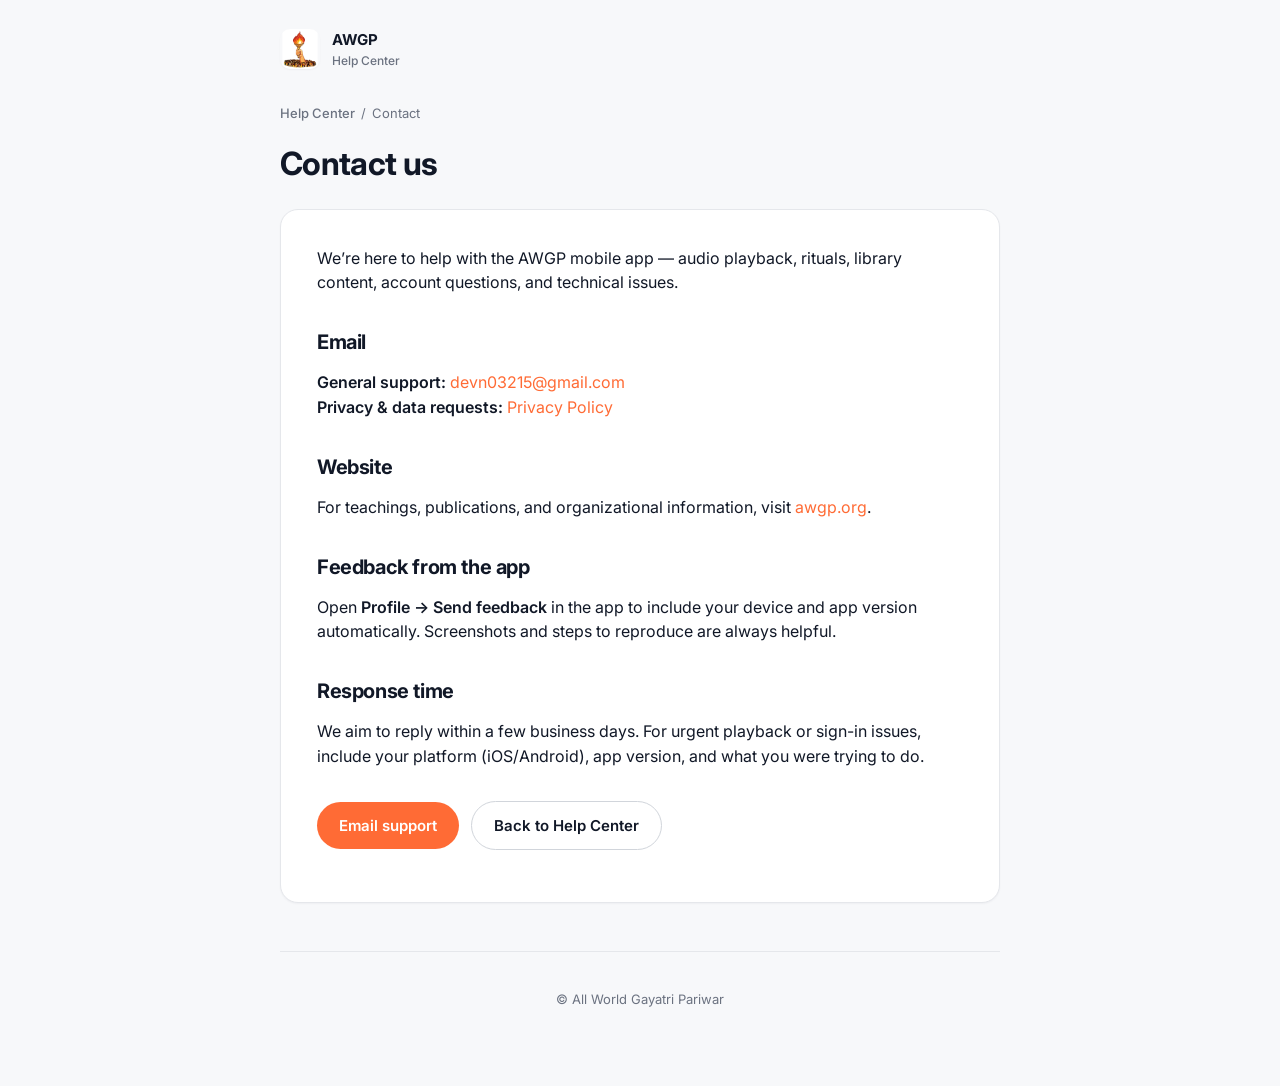
==== contact.html @ 36d616b1 "Add AWGP Help Center (HelpKit-style static site). Co-authored-by: Cursor <cursoragent@cursor.com>" ====
<!DOCTYPE html>
<html lang="en">
<head>
  <meta charset="utf-8" />
  <meta name="viewport" content="width=device-width, initial-scale=1" />
  <title>Contact — AWGP Help Center</title>
  <link rel="icon" href="assets/icon.png" type="image/png" />
  <link href="https://fonts.googleapis.com/css2?family=Inter:wght@400;500;600;700&display=swap" rel="stylesheet" />
  <link rel="stylesheet" href="styles.css" />
</head>
<body>
  <div class="shell">
    <header class="site-header">
      <a class="brand" href="index.html">
        <img src="assets/icon.png" width="40" height="40" alt="AWGP" />
        <span class="brand-text">
          <span class="brand-name">AWGP</span>
          <span class="brand-sub">Help Center</span>
        </span>
      </a>
    </header>

    <div class="page-header">
      <nav class="breadcrumb" aria-label="Breadcrumb">
        <a href="index.html">Help Center</a>
        <span>/</span>
        <span>Contact</span>
      </nav>
      <h1>Contact us</h1>
    </div>

    <div class="article-body">
      <p>
        We’re here to help with the AWGP mobile app — audio playback, rituals, library content,
        account questions, and technical issues.
      </p>

      <h2>Email</h2>
      <p>
        <strong>General support:</strong>
        <a href="mailto:devn03215@gmail.com">devn03215@gmail.com</a><br />
        <strong>Privacy &amp; data requests:</strong>
        <a href="https://devn03215.github.io/privacy-policy/" rel="noopener">Privacy Policy</a>
      </p>

      <h2>Website</h2>
      <p>
        For teachings, publications, and organizational information, visit
        <a href="https://www.awgp.org" rel="noopener">awgp.org</a>.
      </p>

      <h2>Feedback from the app</h2>
      <p>
        Open <strong>Profile → Send feedback</strong> in the app to include your device and app
        version automatically. Screenshots and steps to reproduce are always helpful.
      </p>

      <h2>Response time</h2>
      <p>
        We aim to reply within a few business days. For urgent playback or sign-in issues, include
        your platform (iOS/Android), app version, and what you were trying to do.
      </p>

      <p style="margin-top: 2rem;">
        <a class="btn" href="mailto:devn03215@gmail.com">Email support</a>
        &nbsp;
        <a class="btn btn-secondary" href="index.html">Back to Help Center</a>
      </p>
    </div>

    <footer class="site-footer">
      <p>© All World Gayatri Pariwar</p>
    </footer>
  </div>
</body>
</html>
---- styles.css ----
:root {
  color-scheme: light;
  --bg: #f7f8fa;
  --surface: #ffffff;
  --text: #111827;
  --text-muted: #6b7280;
  --text-soft: #9ca3af;
  --border: #e5e7eb;
  --border-strong: #d1d5db;
  --accent: #ff6b35;
  --accent-hover: #e85a28;
  --accent-soft: rgba(255, 107, 53, 0.1);
  --shadow-sm: 0 1px 2px rgba(15, 23, 42, 0.04);
  --shadow-md: 0 4px 24px rgba(15, 23, 42, 0.06);
  --radius: 14px;
  --radius-lg: 18px;
  --max: 760px;
  --font: "Inter", -apple-system, BlinkMacSystemFont, "Segoe UI", Roboto, sans-serif;
}

@media (prefers-color-scheme: dark) {
  :root {
    color-scheme: dark;
    --bg: #0d0d0f;
    --surface: #1c1c1e;
    --text: #f5f5f7;
    --text-muted: #a1a1a6;
    --text-soft: #86868b;
    --border: rgba(255, 255, 255, 0.1);
    --border-strong: rgba(255, 255, 255, 0.16);
    --accent-soft: rgba(255, 107, 53, 0.16);
    --shadow-sm: 0 1px 2px rgba(0, 0, 0, 0.3);
    --shadow-md: 0 8px 32px rgba(0, 0, 0, 0.35);
  }
}

* {
  box-sizing: border-box;
}

html {
  scroll-behavior: smooth;
}

body {
  margin: 0;
  min-height: 100vh;
  font-family: var(--font);
  font-size: 16px;
  line-height: 1.55;
  color: var(--text);
  background: var(--bg);
  -webkit-font-smoothing: antialiased;
}

a {
  color: var(--accent);
  text-decoration: none;
}

a:hover {
  text-decoration: underline;
}

img {
  max-width: 100%;
  display: block;
}

.shell {
  max-width: var(--max);
  margin: 0 auto;
  padding: 0 20px 64px;
}

.site-header {
  padding: 28px 0 8px;
  display: flex;
  align-items: center;
  justify-content: space-between;
  gap: 16px;
}

.brand {
  display: inline-flex;
  align-items: center;
  gap: 12px;
  text-decoration: none;
  color: var(--text);
}

.brand:hover {
  text-decoration: none;
}

.brand img {
  width: 40px;
  height: 40px;
  border-radius: 10px;
  box-shadow: var(--shadow-sm);
}

.brand-text {
  display: flex;
  flex-direction: column;
  gap: 1px;
}

.brand-name {
  font-size: 15px;
  font-weight: 700;
  letter-spacing: -0.02em;
}

.brand-sub {
  font-size: 12px;
  color: var(--text-muted);
  font-weight: 500;
}

.header-link {
  font-size: 14px;
  font-weight: 600;
  color: var(--text-muted);
  text-decoration: none;
}

.header-link:hover {
  color: var(--accent);
  text-decoration: none;
}

.hero {
  text-align: center;
  padding: 28px 0 32px;
}

.hero h1 {
  margin: 0 0 20px;
  font-size: clamp(1.75rem, 4vw, 2.25rem);
  font-weight: 700;
  letter-spacing: -0.03em;
  line-height: 1.15;
}

.search-wrap {
  position: relative;
  max-width: 560px;
  margin: 0 auto;
}

.search-input {
  width: 100%;
  padding: 16px 20px 16px 48px;
  font: inherit;
  font-size: 16px;
  color: var(--text);
  background: var(--surface);
  border: 1px solid var(--border);
  border-radius: 999px;
  box-shadow: var(--shadow-sm);
  outline: none;
  transition: border-color 0.15s, box-shadow 0.15s;
}

.search-input:focus {
  border-color: var(--accent);
  box-shadow: 0 0 0 3px var(--accent-soft);
}

.search-icon {
  position: absolute;
  left: 18px;
  top: 50%;
  transform: translateY(-50%);
  color: var(--text-soft);
  pointer-events: none;
  font-size: 18px;
}

.search-results {
  position: absolute;
  left: 0;
  right: 0;
  top: calc(100% + 8px);
  background: var(--surface);
  border: 1px solid var(--border);
  border-radius: var(--radius);
  box-shadow: var(--shadow-md);
  overflow: hidden;
  z-index: 20;
  display: none;
}

.search-results.open {
  display: block;
}

.search-result {
  display: block;
  padding: 12px 16px;
  color: var(--text);
  text-decoration: none;
  border-bottom: 1px solid var(--border);
}

.search-result:last-child {
  border-bottom: none;
}

.search-result:hover {
  background: var(--accent-soft);
  text-decoration: none;
}

.search-result-title {
  font-weight: 600;
  font-size: 14px;
  margin-bottom: 2px;
}

.search-result-meta {
  font-size: 12px;
  color: var(--text-muted);
}

.search-empty {
  padding: 16px;
  font-size: 14px;
  color: var(--text-muted);
  text-align: center;
}

.section-label {
  font-size: 13px;
  font-weight: 600;
  color: var(--text-muted);
  margin: 0 0 14px;
  letter-spacing: 0.02em;
}

.category-grid {
  display: grid;
  grid-template-columns: repeat(auto-fill, minmax(220px, 1fr));
  gap: 12px;
  margin-bottom: 40px;
}

.category-card {
  display: flex;
  flex-direction: column;
  gap: 6px;
  padding: 18px 18px 16px;
  background: var(--surface);
  border: 1px solid var(--border);
  border-radius: var(--radius);
  box-shadow: var(--shadow-sm);
  text-decoration: none;
  color: var(--text);
  transition: border-color 0.15s, transform 0.15s, box-shadow 0.15s;
}

.category-card:hover {
  border-color: var(--border-strong);
  box-shadow: var(--shadow-md);
  transform: translateY(-1px);
  text-decoration: none;
}

.category-emoji {
  font-size: 22px;
  line-height: 1;
}

.category-title {
  font-size: 15px;
  font-weight: 700;
  letter-spacing: -0.01em;
}

.category-count {
  font-size: 13px;
  color: var(--text-muted);
}

.suggested-list {
  display: flex;
  flex-direction: column;
  gap: 0;
  background: var(--surface);
  border: 1px solid var(--border);
  border-radius: var(--radius);
  overflow: hidden;
  box-shadow: var(--shadow-sm);
  margin-bottom: 40px;
}

.suggested-item {
  display: block;
  padding: 16px 18px;
  color: var(--text);
  text-decoration: none;
  border-bottom: 1px solid var(--border);
  font-weight: 500;
  font-size: 15px;
}

.suggested-item:last-child {
  border-bottom: none;
}

.suggested-item:hover {
  background: var(--accent-soft);
  text-decoration: none;
}

.contact-card {
  text-align: center;
  padding: 28px 24px;
  background: var(--surface);
  border: 1px solid var(--border);
  border-radius: var(--radius-lg);
  box-shadow: var(--shadow-sm);
}

.contact-card h2 {
  margin: 0 0 8px;
  font-size: 1.125rem;
}

.contact-card p {
  margin: 0 0 18px;
  color: var(--text-muted);
  font-size: 15px;
}

.btn {
  display: inline-flex;
  align-items: center;
  justify-content: center;
  gap: 8px;
  padding: 12px 22px;
  font: inherit;
  font-size: 15px;
  font-weight: 600;
  color: #fff;
  background: var(--accent);
  border: none;
  border-radius: 999px;
  cursor: pointer;
  text-decoration: none;
  transition: background 0.15s;
}

.btn:hover {
  background: var(--accent-hover);
  text-decoration: none;
  color: #fff;
}

.btn-secondary {
  background: transparent;
  color: var(--text);
  border: 1px solid var(--border-strong);
}

.btn-secondary:hover {
  background: var(--accent-soft);
  color: var(--text);
}

.site-footer {
  margin-top: 48px;
  padding-top: 24px;
  border-top: 1px solid var(--border);
  text-align: center;
  font-size: 13px;
  color: var(--text-muted);
}

.site-footer a {
  color: var(--text-muted);
  font-weight: 500;
}

/* Category & article pages */
.page-header {
  padding: 24px 0 20px;
}

.breadcrumb {
  display: flex;
  flex-wrap: wrap;
  gap: 6px;
  align-items: center;
  font-size: 13px;
  color: var(--text-muted);
  margin-bottom: 16px;
}

.breadcrumb a {
  color: var(--text-muted);
  font-weight: 500;
}

.breadcrumb a:hover {
  color: var(--accent);
}

.page-header h1 {
  margin: 0;
  font-size: clamp(1.5rem, 3.5vw, 2rem);
  font-weight: 700;
  letter-spacing: -0.02em;
  display: flex;
  align-items: center;
  gap: 10px;
}

.article-list {
  display: flex;
  flex-direction: column;
  gap: 0;
  background: var(--surface);
  border: 1px solid var(--border);
  border-radius: var(--radius);
  overflow: hidden;
  box-shadow: var(--shadow-sm);
  margin-bottom: 32px;
}

.article-list a {
  display: block;
  padding: 16px 18px;
  color: var(--text);
  font-weight: 500;
  border-bottom: 1px solid var(--border);
  text-decoration: none;
}

.article-list a:last-child {
  border-bottom: none;
}

.article-list a:hover {
  background: var(--accent-soft);
  text-decoration: none;
}

.article-body {
  background: var(--surface);
  border: 1px solid var(--border);
  border-radius: var(--radius-lg);
  padding: clamp(24px, 4vw, 36px);
  box-shadow: var(--shadow-sm);
}

.article-body h2 {
  margin: 2rem 0 0.75rem;
  font-size: 1.25rem;
  letter-spacing: -0.02em;
}

.article-body h2:first-child {
  margin-top: 0;
}

.article-body h3 {
  margin: 1.5rem 0 0.5rem;
  font-size: 1.05rem;
}

.article-body p,
.article-body li {
  color: var(--text);
}

.article-body p {
  margin: 0 0 1rem;
}

.article-body ul,
.article-body ol {
  margin: 0 0 1rem;
  padding-left: 1.25rem;
}

.article-body li {
  margin: 0.35rem 0;
}

.article-body strong {
  font-weight: 600;
}

.tip {
  padding: 14px 16px;
  border-radius: 10px;
  background: var(--accent-soft);
  border-left: 3px solid var(--accent);
  margin: 1.25rem 0;
  font-size: 15px;
}

.store-row {
  display: flex;
  flex-wrap: wrap;
  gap: 10px;
  margin: 1rem 0;
}

@media (max-width: 560px) {
  .category-grid {
    grid-template-columns: 1fr;
  }

  .site-header {
    flex-direction: column;
    align-items: flex-start;
  }
}
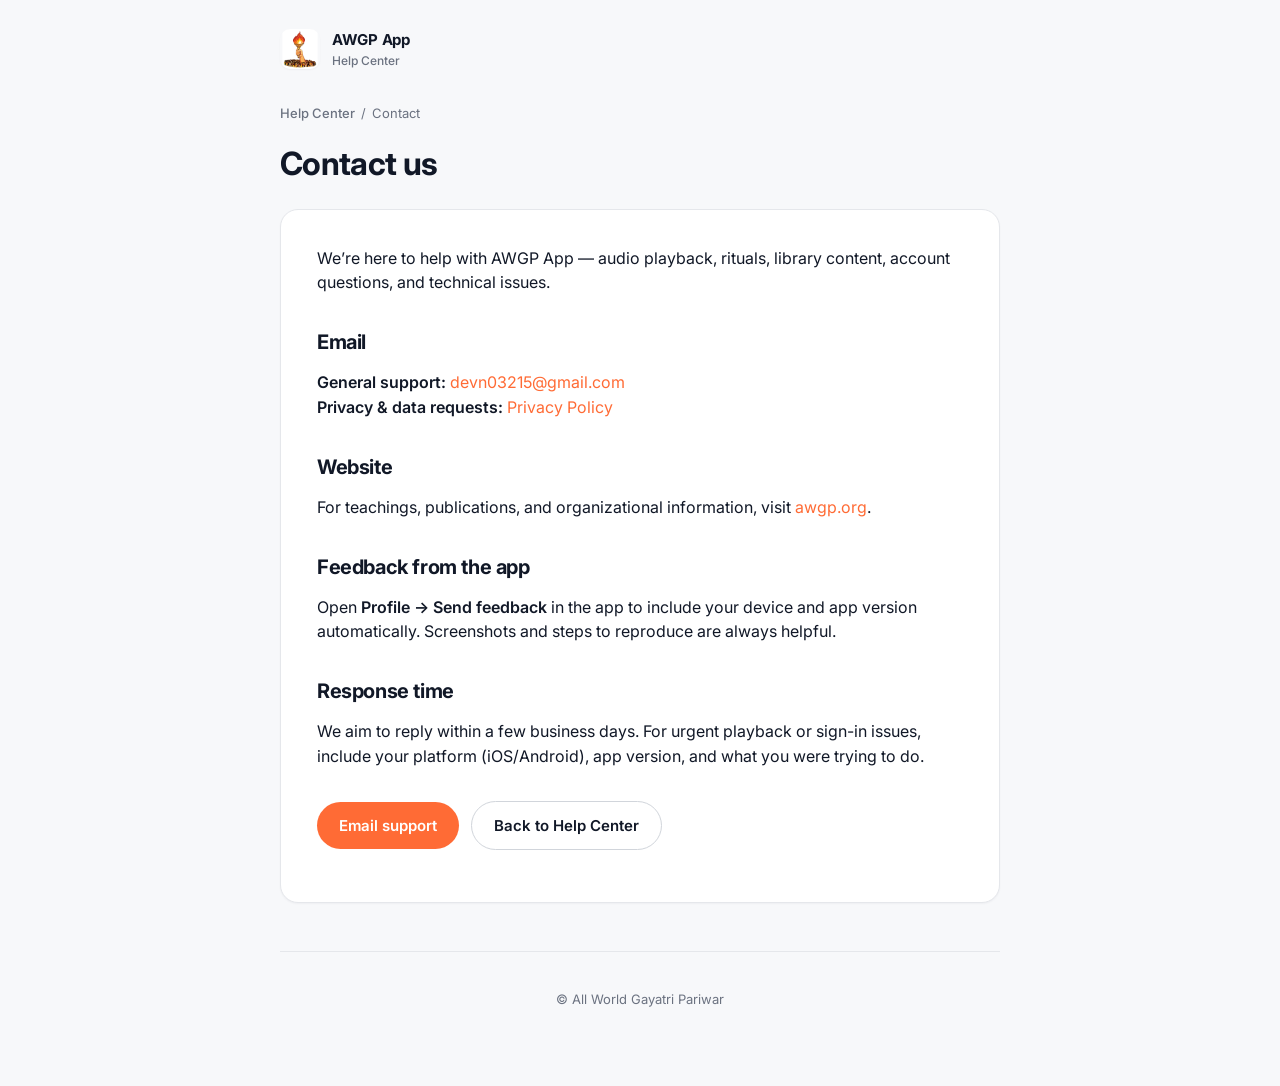
==== commit ef007d78: "Update help center: AWGP App branding and no-registration copy." ====
--- a/contact.html
+++ b/contact.html
@@ -3,7 +3,7 @@
 <head>
   <meta charset="utf-8" />
   <meta name="viewport" content="width=device-width, initial-scale=1" />
-  <title>Contact — AWGP Help Center</title>
+  <title>Contact — AWGP App Help Center</title>
   <link rel="icon" href="assets/icon.png" type="image/png" />
   <link href="https://fonts.googleapis.com/css2?family=Inter:wght@400;500;600;700&display=swap" rel="stylesheet" />
   <link rel="stylesheet" href="styles.css" />
@@ -12,9 +12,9 @@
   <div class="shell">
     <header class="site-header">
       <a class="brand" href="index.html">
-        <img src="assets/icon.png" width="40" height="40" alt="AWGP" />
+        <img src="assets/icon.png" width="40" height="40" alt="AWGP App" />
         <span class="brand-text">
-          <span class="brand-name">AWGP</span>
+          <span class="brand-name">AWGP App</span>
           <span class="brand-sub">Help Center</span>
         </span>
       </a>
@@ -31,7 +31,7 @@
 
     <div class="article-body">
       <p>
-        We’re here to help with the AWGP mobile app — audio playback, rituals, library content,
+        We’re here to help with AWGP App — audio playback, rituals, library content,
         account questions, and technical issues.
       </p>
 
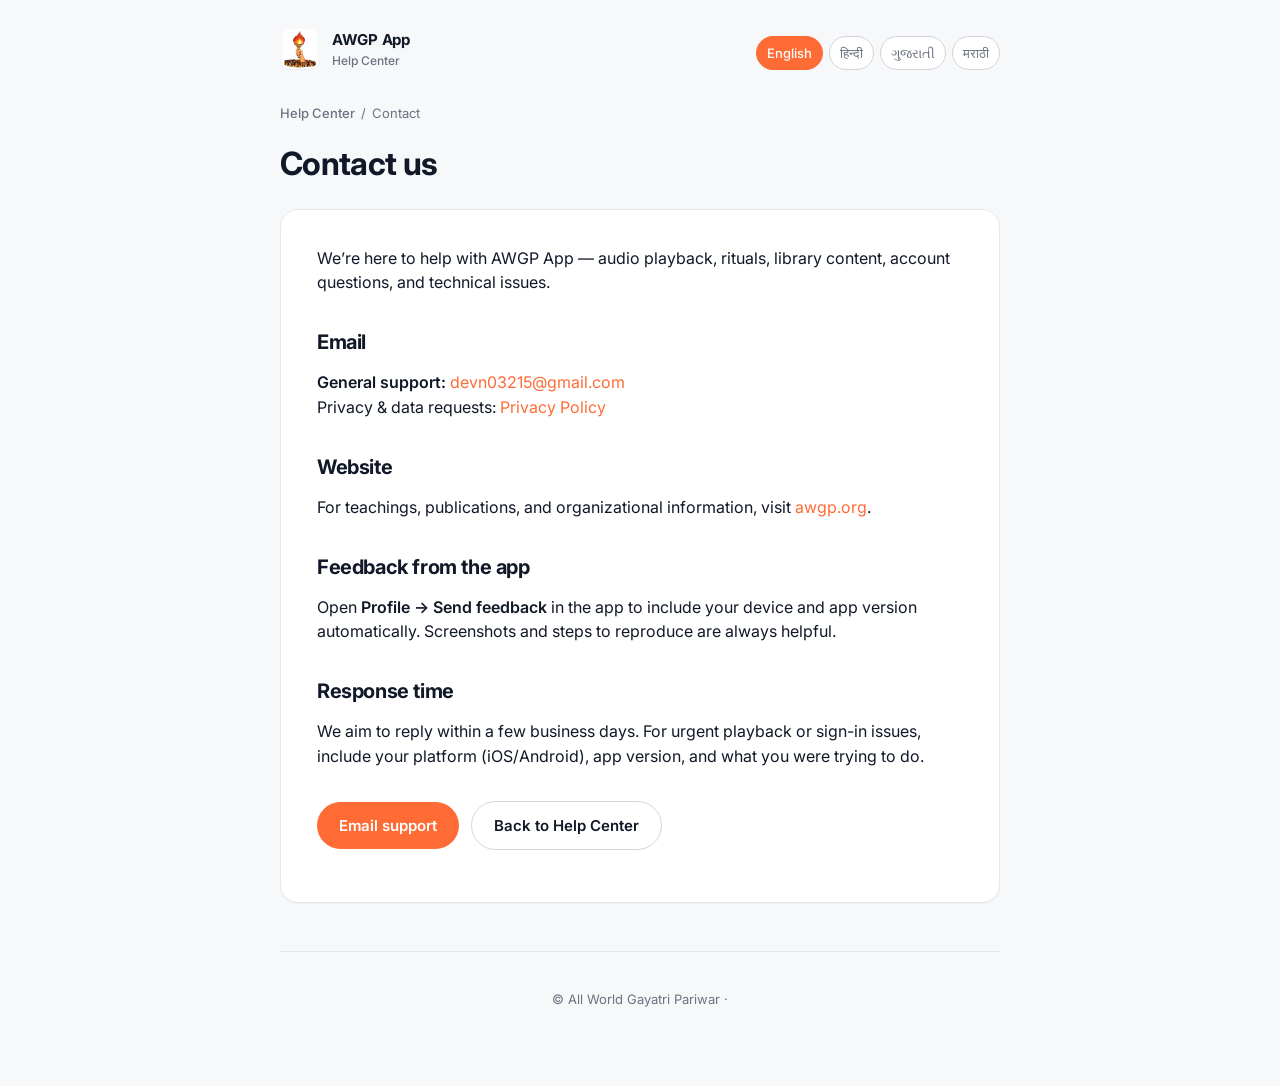
==== commit 53b47b65: "Update help center (i18n) Localize hub, FAQ, contact, and guides for Hindi, Gujarati, and Marathi vi" ====
--- a/contact.html
+++ b/contact.html
@@ -3,7 +3,7 @@
 <head>
   <meta charset="utf-8" />
   <meta name="viewport" content="width=device-width, initial-scale=1" />
-  <title>Contact — AWGP App Help Center</title>
+  <title data-i18n="meta.contactTitle">Contact — AWGP App Help Center</title>
   <link rel="icon" href="assets/icon.png" type="image/png" />
   <link href="https://fonts.googleapis.com/css2?family=Inter:wght@400;500;600;700&display=swap" rel="stylesheet" />
   <link rel="stylesheet" href="styles.css" />
@@ -15,62 +15,69 @@
         <img src="assets/icon.png" width="40" height="40" alt="AWGP App" />
         <span class="brand-text">
           <span class="brand-name">AWGP App</span>
-          <span class="brand-sub">Help Center</span>
+          <span class="brand-sub" data-i18n="chrome.brandSub">Help Center</span>
         </span>
       </a>
+      <div id="lang-switcher" class="lang-switcher" role="group" aria-label="Language"></div>
     </header>
 
     <div class="page-header">
       <nav class="breadcrumb" aria-label="Breadcrumb">
-        <a href="index.html">Help Center</a>
+        <a href="index.html" data-i18n="chrome.helpCenter">Help Center</a>
         <span>/</span>
-        <span>Contact</span>
+        <span data-i18n="contact.crumb">Contact</span>
       </nav>
-      <h1>Contact us</h1>
+      <h1 data-i18n="contact.heading">Contact us</h1>
     </div>
 
     <div class="article-body">
-      <p>
+      <p data-i18n="contact.intro">
         We’re here to help with AWGP App — audio playback, rituals, library content,
         account questions, and technical issues.
       </p>
 
-      <h2>Email</h2>
+      <h2 data-i18n="contact.emailHeading">Email</h2>
       <p>
-        <strong>General support:</strong>
+        <strong data-i18n="contact.emailGeneral">General support:</strong>
         <a href="mailto:devn03215@gmail.com">devn03215@gmail.com</a><br />
-        <strong>Privacy &amp; data requests:</strong>
-        <a href="https://devn03215.github.io/privacy-policy/" rel="noopener">Privacy Policy</a>
+        <span data-i18n-html="contact.emailPrivacyHtml">Privacy &amp; data requests:
+        <a href="https://devn03215.github.io/privacy-policy/" rel="noopener">Privacy Policy</a></span>
       </p>
 
-      <h2>Website</h2>
-      <p>
+      <h2 data-i18n="contact.websiteHeading">Website</h2>
+      <p data-i18n-html="contact.websiteBodyHtml">
         For teachings, publications, and organizational information, visit
         <a href="https://www.awgp.org" rel="noopener">awgp.org</a>.
       </p>
 
-      <h2>Feedback from the app</h2>
-      <p>
+      <h2 data-i18n="contact.feedbackHeading">Feedback from the app</h2>
+      <p data-i18n-html="contact.feedbackBodyHtml">
         Open <strong>Profile → Send feedback</strong> in the app to include your device and app
         version automatically. Screenshots and steps to reproduce are always helpful.
       </p>
 
-      <h2>Response time</h2>
-      <p>
+      <h2 data-i18n="contact.responseHeading">Response time</h2>
+      <p data-i18n="contact.responseBody">
         We aim to reply within a few business days. For urgent playback or sign-in issues, include
         your platform (iOS/Android), app version, and what you were trying to do.
       </p>
 
       <p style="margin-top: 2rem;">
-        <a class="btn" href="mailto:devn03215@gmail.com">Email support</a>
+        <a class="btn" href="mailto:devn03215@gmail.com" data-i18n="contact.emailSupport">Email support</a>
         &nbsp;
-        <a class="btn btn-secondary" href="index.html">Back to Help Center</a>
+        <a class="btn btn-secondary" href="index.html" data-i18n="contact.backBtn">Back to Help Center</a>
       </p>
     </div>
 
     <footer class="site-footer">
-      <p>© All World Gayatri Pariwar</p>
+      <p data-i18n="chrome.footerLine">© All World Gayatri Pariwar</p>
     </footer>
   </div>
+
+  <script src="js/locales/en.js"></script>
+  <script src="js/locales/hi.js"></script>
+  <script src="js/locales/gu.js"></script>
+  <script src="js/locales/mr.js"></script>
+  <script src="js/i18n.js"></script>
 </body>
 </html>
--- a/styles.css
+++ b/styles.css
@@ -16,6 +16,13 @@
   --radius-lg: 18px;
   --max: 760px;
   --font: "Inter", -apple-system, BlinkMacSystemFont, "Segoe UI", Roboto, sans-serif;
+  --font-indic: "Noto Sans Devanagari", "Noto Sans Gujarati", "Inter", -apple-system, BlinkMacSystemFont, "Segoe UI", sans-serif;
+}
+
+html[lang="hi"] body,
+html[lang="mr"] body,
+html[lang="gu"] body {
+  font-family: var(--font-indic);
 }
 
 @media (prefers-color-scheme: dark) {
@@ -519,3 +526,46 @@
     align-items: flex-start;
   }
 }
+
+.lang-switcher {
+  display: flex;
+  flex-wrap: wrap;
+  gap: 6px;
+  align-items: center;
+  margin: 8px 0 0;
+}
+
+.lang-btn {
+  appearance: none;
+  border: 1px solid var(--border-strong);
+  background: var(--surface);
+  color: var(--text-muted);
+  font: inherit;
+  font-size: 13px;
+  font-weight: 500;
+  padding: 6px 10px;
+  border-radius: 999px;
+  cursor: pointer;
+}
+
+.lang-btn:hover {
+  color: var(--text);
+  border-color: var(--accent);
+}
+
+.lang-btn.is-active {
+  color: #fff;
+  background: var(--accent);
+  border-color: var(--accent);
+}
+
+.header-tools {
+  display: flex;
+  flex-direction: column;
+  align-items: flex-end;
+  gap: 8px;
+}
+
+.site-header .header-tools .header-link {
+  align-self: flex-end;
+}
